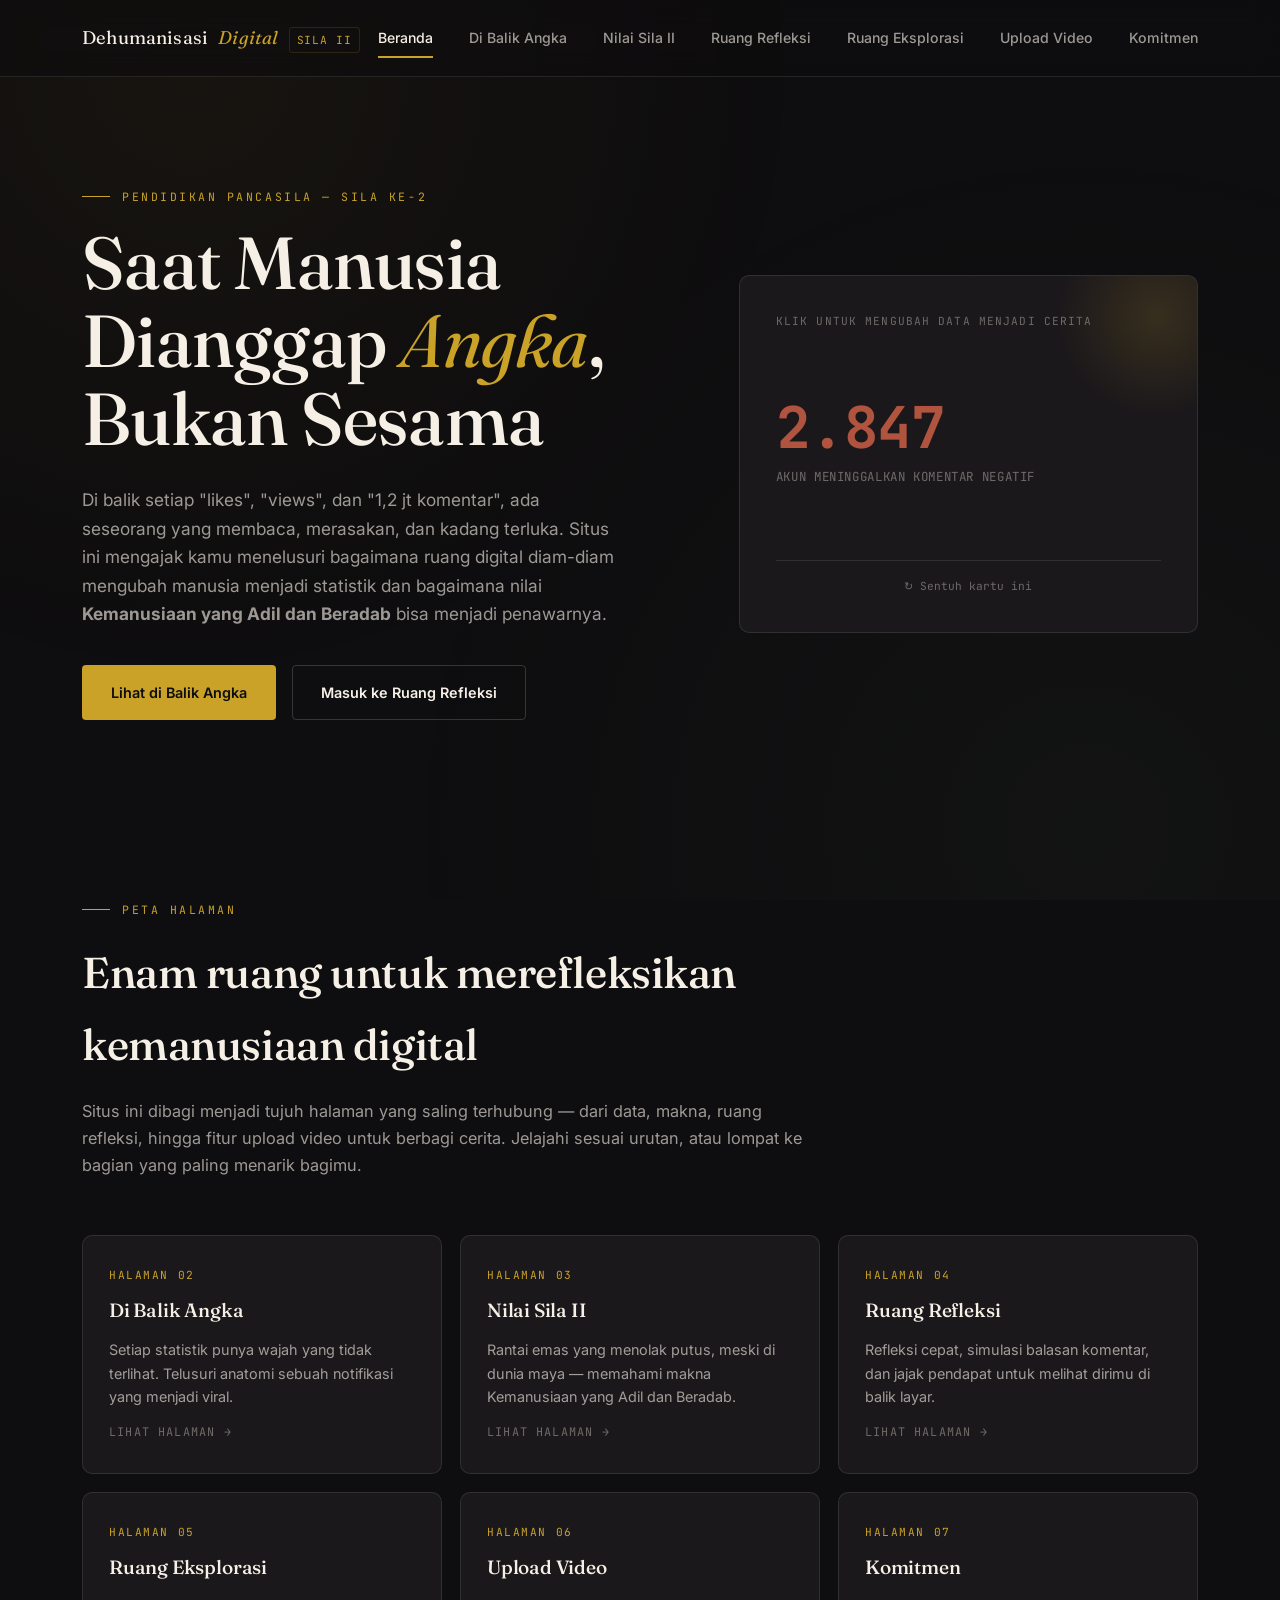
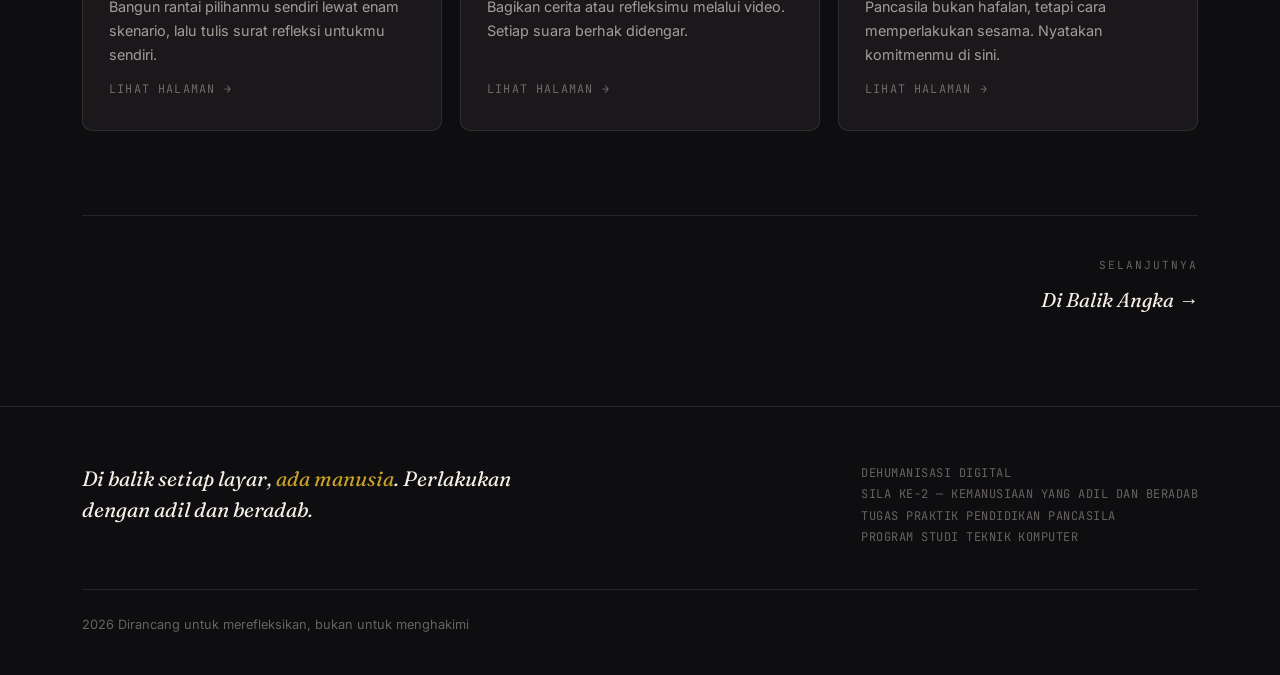
==== index.html @ 5ae24d41 "Add files via upload" ====
<!DOCTYPE html>
<html lang="id">
<head>
<meta charset="UTF-8">
<meta name="viewport" content="width=device-width, initial-scale=1.0">
<title>Beranda — Dehumanisasi Digital, Sila ke-2 Pancasila</title>
<meta name="description" content="Saat manusia dianggap angka, bukan sesama. Eksplorasi interaktif tentang dehumanisasi digital dan nilai Kemanusiaan yang Adil dan Beradab.">
<link rel="preconnect" href="https://fonts.googleapis.com">
<link rel="preconnect" href="https://fonts.gstatic.com" crossorigin>
<link href="https://fonts.googleapis.com/css2?family=Fraunces:ital,opsz,wght@0,9..144,300;0,9..144,400;0,9..144,500;0,9..144,600;0,9..144,700;1,9..144,400;1,9..144,500&family=Inter:wght@300;400;500;600;700&family=JetBrains+Mono:wght@400;500;600;700&display=swap" rel="stylesheet">
<link rel="stylesheet" href="style.css">
</head>
<body>

<header>
  <div class="wrap nav">
    <a href="index.html" class="brand">Dehumanisasi <span style="font-style:italic;color:var(--gold)">Digital</span> <span class="mark">SILA II</span></a>
    <button class="nav-toggle" id="navToggle" aria-label="Buka menu navigasi" aria-expanded="false">
      <svg viewBox="0 0 24 24" fill="none" stroke="currentColor" stroke-width="2" stroke-linecap="round"><line x1="3" y1="6" x2="21" y2="6"/><line x1="3" y1="12" x2="21" y2="12"/><line x1="3" y1="18" x2="21" y2="18"/></svg>
    </button>
    <nav class="links" id="navLinks">
      <a href="index.html" class="nav-link active">Beranda</a>
      <a href="di-balik-angka.html" class="nav-link">Di Balik Angka</a>
      <a href="nilai-sila-2.html" class="nav-link">Nilai Sila II</a>
      <a href="ruang-refleksi.html" class="nav-link">Ruang Refleksi</a>
      <a href="ruang-eksplorasi.html" class="nav-link">Ruang Eksplorasi</a>
      <a href="video-upload.html" class="nav-link">Upload Video</a>
      <a href="komitmen.html" class="nav-link">Komitmen</a>
    </nav>
  </div>
</header>

<section class="hero">
  <div class="wrap hero-grid">
    <div>
      <div class="eyebrow">Pendidikan Pancasila — Sila ke-2</div>
      <h1>Saat Manusia Dianggap <span class="accent">Angka</span>, Bukan Sesama</h1>
      <p class="lead">
        Di balik setiap "likes", "views", dan "1,2 jt komentar", ada seseorang yang membaca,
        merasakan, dan kadang terluka. Situs ini mengajak kamu menelusuri bagaimana ruang
        digital diam-diam mengubah manusia menjadi statistik dan bagaimana nilai
        <strong>Kemanusiaan yang Adil dan Beradab</strong> bisa menjadi penawarnya.
      </p>
      <div class="hero-cta">
        <a href="di-balik-angka.html" class="btn btn-primary">Lihat di Balik Angka</a>
        <a href="ruang-refleksi.html" class="btn btn-ghost">Masuk ke Ruang Refleksi</a>
      </div>
    </div>
    <div class="hero-card" id="heroCard">
      <div class="tag">Klik untuk mengubah data menjadi cerita</div>
      <div class="flip-stage">
        <div class="flip-card num">
          <div class="big">2.847</div>
          <div class="small">AKUN MENINGGALKAN KOMENTAR NEGATIF</div>
        </div>
        <div class="flip-card human">
          <div class="big">"Aku cuma pengen cerita kalau aku capek. Eh, malah jadi bahan tertawaan ribuan orang yang nggak aku kenal."</div>
          <div class="small">— SALAH SATU DARI 2.847 ANGKA ITU</div>
        </div>
      </div>
      <div class="hint pulse" id="heroHint">↻ Sentuh kartu ini</div>
    </div>
  </div>
</section>

<section class="section" style="border-top:none;">
  <div class="wrap">
    <div class="section-head reveal">
      <div class="eyebrow">Peta Halaman</div>
      <h2>Enam ruang untuk merefleksikan kemanusiaan digital</h2>
      <p>
        Situs ini dibagi menjadi tujuh halaman yang saling terhubung — dari data, makna,
        ruang refleksi, hingga fitur upload video untuk berbagi cerita. Jelajahi sesuai urutan,
        atau lompat ke bagian yang paling menarik bagimu.
      </p>
    </div>

    <div class="page-grid reveal">
      <a href="di-balik-angka.html" class="page-card">
        <div class="step-num">HALAMAN 02</div>
        <h3>Di Balik Angka</h3>
        <p>Setiap statistik punya wajah yang tidak terlihat. Telusuri anatomi sebuah notifikasi yang menjadi viral.</p>
        <div class="go">Lihat halaman →</div>
      </a>
      <a href="nilai-sila-2.html" class="page-card">
        <div class="step-num">HALAMAN 03</div>
        <h3>Nilai Sila II</h3>
        <p>Rantai emas yang menolak putus, meski di dunia maya — memahami makna Kemanusiaan yang Adil dan Beradab.</p>
        <div class="go">Lihat halaman →</div>
      </a>
      <a href="ruang-refleksi.html" class="page-card">
        <div class="step-num">HALAMAN 04</div>
        <h3>Ruang Refleksi</h3>
        <p>Refleksi cepat, simulasi balasan komentar, dan jajak pendapat untuk melihat dirimu di balik layar.</p>
        <div class="go">Lihat halaman →</div>
      </a>
      <a href="ruang-eksplorasi.html" class="page-card">
        <div class="step-num">HALAMAN 05</div>
        <h3>Ruang Eksplorasi</h3>
        <p>Bangun rantai pilihanmu sendiri lewat enam skenario, lalu tulis surat refleksi untukmu sendiri.</p>
        <div class="go">Lihat halaman →</div>
      </a>
      <a href="video-upload.html" class="page-card">
        <div class="step-num">HALAMAN 06</div>
        <h3>Upload Video</h3>
        <p>Bagikan cerita atau refleksimu melalui video. Setiap suara berhak didengar.</p>
        <div class="go">Lihat halaman →</div>
      </a>
      <a href="komitmen.html" class="page-card">
        <div class="step-num">HALAMAN 07</div>
        <h3>Komitmen</h3>
        <p>Pancasila bukan hafalan, tetapi cara memperlakukan sesama. Nyatakan komitmenmu di sini.</p>
        <div class="go">Lihat halaman →</div>
      </a>
    </div>

    <div class="page-flow reveal">
      <span></span>
      <a href="di-balik-angka.html" class="next">
        <span class="dir-label">Selanjutnya</span>
        <span class="dir-title">Di Balik Angka →</span>
      </a>
    </div>
  </div>
</section>

<footer>
  <div class="wrap">
    <div class="footer-grid">
      <div class="footer-quote">
        Di balik setiap layar, <span class="accent">ada manusia</span>.
        Perlakukan dengan adil dan beradab.
      </div>
      <div class="footer-meta">
        DEHUMANISASI DIGITAL<br>
        SILA KE-2 — KEMANUSIAAN YANG ADIL DAN BERADAB<br>
        TUGAS PRAKTIK PENDIDIKAN PANCASILA<br>
        PROGRAM STUDI TEKNIK KOMPUTER
      </div>
    </div>
    <div class="footer-bottom">
      <span> 2026 Dirancang untuk merefleksikan, bukan untuk menghakimi</span>
    </div>
  </div>
</footer>

<script src="script.js"></script>
</body>
</html>
---- style.css ----
:root{
    --bg: #0e0d0f;
    --bg-soft: #151315;
    --bg-card: #1b181b;
    --line: rgba(245,239,230,0.10);
    --line-strong: rgba(245,239,230,0.18);
    --cream: #f5efe6;
    --cream-dim: rgba(245,239,230,0.62);
    --cream-faint: rgba(245,239,230,0.38);
    --gold: #c9a227;
    --gold-soft: rgba(201,162,39,0.16);
    --rust: #b1543f;
    --rust-soft: rgba(177,84,63,0.14);
    --olive: #5f7a5e;
    --olive-soft: rgba(95,122,94,0.16);
    --serif: "Fraunces", serif;
    --sans: "Inter", system-ui, sans-serif;
    --mono: "JetBrains Mono", monospace;
    --container: 1180px;
    --radius: 4px;
  }
  *{ margin:0; padding:0; box-sizing:border-box; }
  html{ scroll-behavior:smooth; }
  body{
    background: var(--bg);
    color: var(--cream);
    font-family: var(--sans);
    line-height: 1.65;
    -webkit-font-smoothing: antialiased;
    overflow-x: hidden;
  }
  body::before{
    content:"";
    position: fixed;
    inset:0;
    background-image: radial-gradient(circle at 15% 8%, rgba(201,162,39,0.05), transparent 45%),
                      radial-gradient(circle at 85% 92%, rgba(95,122,94,0.06), transparent 50%);
    pointer-events:none;
    z-index:0;
  }
  a{ color: inherit; text-decoration:none; }
  ::selection{ background: var(--gold); color: var(--bg); }
  a:focus-visible, button:focus-visible, [tabindex]:focus-visible{
    outline: 2px solid var(--gold);
    outline-offset: 3px;
    border-radius: 2px;
  }
  .wrap{
    max-width: var(--container);
    margin: 0 auto;
    padding: 0 32px;
  }
  @media (max-width: 720px){
    .wrap{ padding: 0 20px; }
  }
  section{ position: relative; z-index:1; }
  .eyebrow{
    font-family: var(--mono);
    font-size: 0.72rem;
    letter-spacing: 0.22em;
    text-transform: uppercase;
    color: var(--gold);
    display:flex;
    align-items:center;
    gap: 12px;
    margin-bottom: 18px;
  }
  .eyebrow::before{
    content:"";
    width: 28px; height:1px;
    background: var(--gold);
    display:inline-block;
  }
  h1,h2,h3{ font-family: var(--serif); font-weight: 500; letter-spacing: -0.01em; }
  header{
    position: sticky;
    top:0;
    z-index: 100;
    backdrop-filter: blur(14px) saturate(140%);
    background: rgba(14,13,15,0.72);
    border-bottom: 1px solid var(--line);
  }
  .nav{
    display:flex;
    align-items:center;
    justify-content:space-between;
    height: 76px;
  }
  .brand{
    display:flex;
    align-items:baseline;
    gap: 10px;
    font-family: var(--serif);
    font-size: 1.15rem;
    letter-spacing: 0.01em;
  }
  .brand .mark{
    font-family: var(--mono);
    font-size: 0.7rem;
    color: var(--gold);
    border: 1px solid var(--gold-soft);
    padding: 3px 7px;
    border-radius: 3px;
    letter-spacing: 0.08em;
  }
  nav.links{
    display:flex;
    gap: 36px;
    font-size: 0.88rem;
    font-weight: 500;
  }
  nav.links a{
    position:relative;
    padding: 6px 0;
    color: var(--cream-dim);
    transition: color .25s;
  }
  nav.links a:hover, nav.links a.active{ color: var(--cream); }
  nav.links a.active::after{
    content:"";
    position:absolute;
    left:0; right:0; bottom:-2px;
    height:2px;
    background: var(--gold);
  }
  .nav-toggle{
    display:none;
    background:none;
    border:1px solid var(--line-strong);
    color: var(--cream);
    width: 42px; height: 42px;
    border-radius: var(--radius);
    cursor:pointer;
    align-items:center;
    justify-content:center;
  }
  .nav-toggle svg{ width:18px; height:18px; }
  @media (max-width: 880px){
    nav.links{
      position: fixed;
      inset: 76px 0 0 0;
      flex-direction: column;
      gap: 0;
      background: var(--bg-soft);
      padding: 12px 24px 24px;
      transform: translateY(-12px);
      opacity: 0;
      visibility: hidden;
      transition: opacity .25s, transform .25s, visibility .25s;
      border-bottom: 1px solid var(--line);
    }
    nav.links.open{
      transform: translateY(0);
      opacity:1;
      visibility: visible;
    }
    nav.links a{
      padding: 16px 4px;
      border-bottom: 1px solid var(--line);
      font-size: 1rem;
    }
    nav.links a.active::after{ display:none; }
    nav.links a.active{ color: var(--gold); }
    .nav-toggle{ display:flex; }
  }
  .hero{
    padding: 110px 0 90px;
    position: relative;
  }
  .hero-grid{
    display:grid;
    grid-template-columns: 1.3fr 1fr;
    gap: 60px;
    align-items:center;
  }
  .hero h1{
    font-size: clamp(2.6rem, 6.2vw, 4.6rem);
    line-height: 1.06;
    margin-bottom: 28px;
  }
  .hero h1 .accent{
    color: var(--gold);
    font-style: italic;
    font-weight: 400;
  }
  .hero p.lead{
    font-size: 1.08rem;
    color: var(--cream-dim);
    max-width: 540px;
    margin-bottom: 36px;
  }
  .hero-cta{
    display:flex;
    gap: 16px;
    flex-wrap: wrap;
  }
  .btn{
    font-family: var(--sans);
    font-weight: 600;
    font-size: 0.9rem;
    padding: 15px 28px;
    border-radius: var(--radius);
    border: 1px solid transparent;
    cursor: pointer;
    transition: all .25s;
    display:inline-flex;
    align-items:center;
    gap:10px;
  }
  .btn-primary{
    background: var(--gold);
    color: var(--bg);
  }
  .btn-primary:hover{ background: #ddb53a; transform: translateY(-2px); }
  .btn-ghost{
    border-color: var(--line-strong);
    color: var(--cream);
  }
  .btn-ghost:hover{ border-color: var(--gold); color: var(--gold); }
  .hero-card{
    background: var(--bg-card);
    border: 1px solid var(--line);
    border-radius: 10px;
    padding: 36px;
    position: relative;
    overflow:hidden;
  }
  .hero-card::before{
    content:"";
    position:absolute;
    top:-60px; right:-60px;
    width: 200px; height: 200px;
    background: radial-gradient(circle, var(--gold-soft), transparent 70%);
  }
  .hero-card .tag{
    font-family: var(--mono);
    font-size: 0.7rem;
    color: var(--cream-faint);
    letter-spacing: 0.1em;
    text-transform: uppercase;
    margin-bottom: 18px;
  }
  .flip-stage{
    position: relative;
    height: 190px;
    perspective: 1000px;
  }
  .flip-card{
    position:absolute; inset:0;
    transition: opacity .6s ease, transform .6s ease;
  }
  .flip-card.num{
    display:flex;
    flex-direction:column;
    justify-content:center;
  }
  .flip-card.num .big{
    font-family: var(--mono);
    font-size: 3.6rem;
    font-weight: 700;
    color: var(--rust);
    line-height:1;
    letter-spacing: -0.02em;
  }
  .flip-card.num .small{
    font-family: var(--mono);
    font-size: 0.78rem;
    color: var(--cream-faint);
    margin-top: 10px;
    letter-spacing: 0.05em;
  }
  .flip-card.human{
    display:flex;
    flex-direction:column;
    justify-content:center;
    opacity:0;
  }
  .flip-card.human .big{
    font-family: var(--serif);
    font-size: 1.7rem;
    font-style: italic;
    color: var(--cream);
    line-height:1.35;
  }
  .flip-card.human .small{
    font-family: var(--mono);
    font-size: 0.74rem;
    color: var(--olive);
    margin-top: 14px;
    letter-spacing: 0.05em;
  }
  .hero-card.flipped .flip-card.num{ opacity:0; }
  .hero-card.flipped .flip-card.human{ opacity:1; }
  .hero-card .hint{
    margin-top: 22px;
    font-family: var(--mono);
    font-size: 0.7rem;
    color: var(--cream-faint);
    border-top: 1px solid var(--line);
    padding-top: 16px;
    text-align:center;
  }
  @media (max-width: 980px){
    .hero-grid{ grid-template-columns: 1fr; gap: 48px; }
    .hero{ padding: 64px 0 56px; }
    .hero p.lead{ max-width: none; }
  }
  .section{
    padding: 90px 0;
    border-top: 1px solid var(--line);
  }
  .section-head{
    max-width: 720px;
    margin-bottom: 56px;
  }
  .section-head h2{
    font-size: clamp(1.9rem, 4vw, 2.7rem);
    margin-bottom: 18px;
  }
  .section-head p{
    color: var(--cream-dim);
    font-size: 1.02rem;
  }
  @media (max-width: 720px){
    .section{ padding: 64px 0; }
    .section-head{ margin-bottom: 36px; }
  }
  .tally-grid{
    display:grid;
    grid-template-columns: repeat(3, 1fr);
    gap: 1px;
    background: var(--line);
    border: 1px solid var(--line);
    border-radius: 8px;
    overflow:hidden;
    margin-bottom: 56px;
  }
  .tally-item{
    background: var(--bg-card);
    padding: 36px 28px;
    transition: background .3s;
  }
  .tally-item:hover{ background: #201d20; }
  .tally-item .num{
    font-family: var(--mono);
    font-size: clamp(2.2rem, 4vw, 3rem);
    font-weight: 700;
    color: var(--gold);
    line-height:1;
    margin-bottom: 14px;
    font-variant-numeric: tabular-nums;
  }
  .tally-item .label{
    font-size: 0.92rem;
    color: var(--cream-dim);
    line-height:1.5;
  }
  @media (max-width: 880px){
    .tally-grid{ grid-template-columns: 1fr; }
  }
  .story-panel{
    background: var(--bg-card);
    border: 1px solid var(--line);
    border-radius: 10px;
    padding: 48px;
    display:grid;
    grid-template-columns: 0.9fr 1.1fr;
    gap: 40px;
    align-items:center;
  }
  .story-panel .label-tag{
    font-family: var(--mono);
    font-size: 0.7rem;
    letter-spacing: 0.18em;
    text-transform: uppercase;
    color: var(--rust);
    margin-bottom: 16px;
  }
  .story-panel h3{
    font-size: 1.6rem;
    margin-bottom: 18px;
    line-height:1.3;
  }
  .story-panel p{ color: var(--cream-dim); }
  .id-card{
    background: var(--bg);
    border: 1px solid var(--line-strong);
    border-radius: 8px;
    padding: 28px;
    font-family: var(--mono);
    font-size: 0.85rem;
  }
  .id-card .row{
    display:flex;
    justify-content:space-between;
    padding: 10px 0;
    border-bottom: 1px solid var(--line);
    gap: 16px;
  }
  .id-card .row:last-child{ border-bottom:none; }
  .id-card .row span:first-child{ color: var(--cream-faint); }
  .id-card .row span:last-child{ color: var(--cream); text-align:right; }
  .id-card .highlight{ color: var(--olive); }
  @media (max-width: 880px){
    .story-panel{ grid-template-columns: 1fr; padding: 32px 24px; }
  }
  @media (max-width: 480px){
    .id-card .row{
      flex-direction: column;
      gap: 4px;
    }
    .id-card .row span:last-child{ text-align:left; font-weight:600; }
  }
  .chain-wrap{
    display:grid;
    grid-template-columns: 1fr 1fr;
    gap: 60px;
    align-items:start;
  }
  .chain-visual{
    display:flex;
    flex-direction:column;
    gap: 0;
  }
  .chain-link{
    border: 1px solid var(--line);
    border-radius: 8px;
    padding: 22px 24px;
    background: var(--bg-card);
    position: relative;
    margin-bottom: -1px;
  }
  .chain-link::after{
    content:"";
    position:absolute;
    left: 32px;
    bottom: -14px;
    width: 1px; height: 28px;
    background: var(--gold);
    opacity:0.4;
  }
  .chain-link:last-child{ margin-bottom:0; }
  .chain-link:last-child::after{ display:none; }
  .chain-link .step-num{
    font-family: var(--mono);
    font-size: 0.7rem;
    color: var(--gold);
    margin-bottom: 8px;
    letter-spacing: 0.1em;
  }
  .chain-link h4{
    font-family: var(--serif);
    font-weight: 500;
    font-size: 1.05rem;
    margin-bottom: 6px;
  }
  .chain-link p{
    font-size: 0.9rem;
    color: var(--cream-dim);
  }
  .chain-text h3{
    font-size: 1.7rem;
    margin-bottom: 18px;
  }
  .chain-text p{ color: var(--cream-dim); margin-bottom: 18px; }
  .quote-block{
    border-left: 2px solid var(--gold);
    padding-left: 22px;
    font-family: var(--serif);
    font-style: italic;
    font-size: 1.25rem;
    line-height:1.5;
    margin: 28px 0;
    color: var(--cream);
  }
  @media (max-width: 880px){
    .chain-wrap{ grid-template-columns: 1fr; gap: 40px; }
  }
  .compare-grid{
    display:grid;
    grid-template-columns: repeat(2, 1fr);
    gap: 16px;
  }
  .compare-card{
    border-radius: 8px;
    padding: 28px;
    border: 1px solid var(--line);
  }
  .compare-card.bad{ background: var(--rust-soft); border-color: rgba(177,84,63,0.3); }
  .compare-card.good{ background: var(--olive-soft); border-color: rgba(95,122,94,0.3); }
  .compare-card .label-tag{
    font-family: var(--mono);
    font-size: 0.7rem;
    letter-spacing: 0.16em;
    text-transform: uppercase;
    margin-bottom: 14px;
  }
  .compare-card.bad .label-tag{ color: var(--rust); }
  .compare-card.good .label-tag{ color: var(--olive); }
  .compare-card .scenario{
    font-size: 0.85rem;
    color: var(--cream-dim);
    margin-bottom: 12px;
    padding-bottom:12px;
    border-bottom: 1px solid var(--line);
  }
  .compare-card .response{
    font-family: var(--serif);
    font-style: italic;
    font-size: 1.05rem;
    line-height:1.5;
  }
  .compare-row{ margin-bottom: 16px; }
  .compare-row:last-child{ margin-bottom:0; }
  @media (max-width: 720px){
    .compare-grid{ grid-template-columns: 1fr; }
  }
  .quiz-box{
    background: var(--bg-card);
    border: 1px solid var(--line);
    border-radius: 10px;
    padding: 44px;
  }
  .quiz-top{
    display:flex;
    justify-content:space-between;
    align-items:center;
    margin-bottom: 28px;
    flex-wrap: wrap;
    gap: 12px;
  }
  .quiz-progress-label{
    font-family: var(--mono);
    font-size: 0.75rem;
    color: var(--cream-faint);
    letter-spacing: 0.08em;
  }
  .quiz-bar{
    width: 100%;
    height: 4px;
    background: var(--line);
    border-radius: 4px;
    overflow:hidden;
    margin-bottom: 32px;
  }
  .quiz-bar-fill{
    height: 100%;
    background: var(--gold);
    width: 0%;
    transition: width .4s ease;
  }
  .quiz-q{
    font-size: 1.25rem;
    font-family: var(--serif);
    margin-bottom: 24px;
    line-height: 1.4;
  }
  .quiz-options{
    display:flex;
    flex-direction:column;
    gap: 12px;
    margin-bottom: 8px;
  }
  .quiz-opt{
    text-align:left;
    background: var(--bg-soft);
    border: 1px solid var(--line);
    color: var(--cream);
    padding: 16px 20px;
    border-radius: 6px;
    font-size: 0.95rem;
    cursor:pointer;
    transition: all .2s;
  }
  .quiz-opt:hover:not(:disabled){
    border-color: var(--gold);
    background: rgba(201,162,39,0.06);
  }
  .quiz-opt.selected-good{
    border-color: var(--olive);
    background: var(--olive-soft);
  }
  .quiz-opt.selected-bad{
    border-color: var(--rust);
    background: var(--rust-soft);
  }
  .quiz-opt:disabled{ cursor:default; }
  .quiz-feedback{
    margin-top: 18px;
    padding: 16px 20px;
    border-radius: 6px;
    background: var(--bg-soft);
    border: 1px solid var(--line);
    font-size: 0.92rem;
    color: var(--cream-dim);
    display:none;
  }
  .quiz-feedback.show{ display:block; }
  .quiz-actions{
    margin-top: 28px;
    display:flex;
    justify-content:flex-end;
  }
  .quiz-result{
    text-align:center;
    padding: 20px 0;
  }
  .quiz-result .score-big{
    font-family: var(--mono);
    font-size: 3.2rem;
    font-weight: 700;
    color: var(--gold);
    margin-bottom: 12px;
  }
  .quiz-result p{ color: var(--cream-dim); max-width: 480px; margin: 0 auto 24px; }
  @media (max-width: 720px){
    .quiz-box{ padding: 28px 22px; }
  }
  .sim-box{
    background: var(--bg-card);
    border: 1px solid var(--line);
    border-radius: 10px;
    padding: 40px;
    margin-bottom: 32px;
  }
  .sim-box:last-child{ margin-bottom:0; }
  .sim-post{
    background: var(--bg-soft);
    border: 1px solid var(--line);
    border-left: 3px solid var(--gold);
    border-radius: 6px;
    padding: 20px 22px;
    margin-bottom: 24px;
  }
  .sim-post .post-meta{
    font-family: var(--mono);
    font-size: 0.7rem;
    color: var(--cream-faint);
    letter-spacing: 0.1em;
    text-transform: uppercase;
    margin-bottom: 10px;
  }
  .sim-post .post-body{
    font-family: var(--serif);
    font-size: 1.08rem;
    line-height:1.5;
  }
  .sim-prompt{
    font-size: 0.95rem;
    color: var(--cream-dim);
    margin-bottom: 18px;
  }
  .sim-options{
    display:flex;
    flex-direction:column;
    gap: 12px;
  }
  .sim-opt{
    text-align:left;
    background: var(--bg-soft);
    border: 1px solid var(--line);
    color: var(--cream);
    padding: 16px 20px;
    border-radius: 6px;
    font-size: 0.92rem;
    cursor:pointer;
    transition: all .2s;
    font-family: var(--serif);
    font-style: italic;
  }
  .sim-opt:hover:not(:disabled){ border-color: var(--gold); background: rgba(201,162,39,0.06); }
  .sim-opt.picked{ border-color: var(--gold); background: var(--gold-soft); }
  .sim-result{
    margin-top: 18px;
    padding: 16px 20px;
    border-radius: 6px;
    border: 1px solid var(--line);
    font-size: 0.9rem;
    color: var(--cream-dim);
    display:none;
    font-family: var(--sans);
    font-style: normal;
  }
  .sim-result.show{ display:block; }
  .poll-box{
    background: var(--bg-card);
    border: 1px solid var(--line);
    border-radius: 10px;
    padding: 40px;
  }
  .poll-q{
    font-size: 1.15rem;
    font-family: var(--serif);
    margin-bottom: 24px;
  }
  .poll-opt{
    display:block;
    width:100%;
    text-align:left;
    background: var(--bg-soft);
    border: 1px solid var(--line);
    color: var(--cream);
    padding: 16px 20px;
    border-radius: 6px;
    font-size: 0.92rem;
    cursor:pointer;
    margin-bottom: 12px;
    position:relative;
    overflow:hidden;
    transition: border-color .2s;
  }
  .poll-opt:hover:not(:disabled){ border-color: var(--gold); }
  .poll-opt:disabled{ cursor:default; }
  .poll-opt .fill{
    position:absolute;
    inset:0;
    background: var(--gold-soft);
    width:0%;
    transition: width 1s cubic-bezier(.16,1,.3,1);
    z-index:0;
  }
  .poll-opt .content{
    position:relative;
    z-index:1;
    display:flex;
    justify-content:space-between;
    gap: 12px;
  }
  .poll-opt .pct{
    font-family: var(--mono);
    color: var(--gold);
    font-weight: 600;
  }
  .poll-total{
    font-family: var(--mono);
    font-size: 0.78rem;
    color: var(--cream-faint);
    text-align:center;
    margin-top: 8px;
  }
  .pledge-box{
    text-align:center;
    background: linear-gradient(135deg, rgba(201,162,39,0.07), rgba(95,122,94,0.06));
    border: 1px solid var(--line-strong);
    border-radius: 12px;
    padding: 64px 40px;
  }
  .pledge-counter{
    font-family: var(--mono);
    font-size: clamp(3rem, 8vw, 5rem);
    font-weight: 700;
    color: var(--gold);
    line-height:1;
    font-variant-numeric: tabular-nums;
  }
  .pledge-counter-label{
    font-family: var(--mono);
    font-size: 0.78rem;
    letter-spacing: 0.2em;
    text-transform: uppercase;
    color: var(--cream-faint);
    margin: 14px 0 36px;
  }
  .pledge-statement{
    font-family: var(--serif);
    font-style: italic;
    font-size: 1.2rem;
    max-width: 560px;
    margin: 0 auto 36px;
    line-height:1.5;
    color: var(--cream);
  }
  .pledge-box.done .pledge-statement{ color: var(--olive); }
  footer{
    border-top: 1px solid var(--line);
    padding: 56px 0 40px;
    position: relative;
    z-index:1;
  }
  .footer-grid{
    display:flex;
    justify-content:space-between;
    align-items:flex-start;
    flex-wrap: wrap;
    gap: 32px;
    margin-bottom: 40px;
  }
  .footer-quote{
    font-family: var(--serif);
    font-style: italic;
    font-size: 1.3rem;
    max-width: 480px;
    line-height:1.5;
  }
  .footer-quote .accent{ color: var(--gold); }
  .footer-meta{
    font-family: var(--mono);
    font-size: 0.75rem;
    color: var(--cream-faint);
    line-height: 1.8;
    letter-spacing: 0.04em;
  }
  .footer-bottom{
    border-top: 1px solid var(--line);
    padding-top: 24px;
    font-size: 0.8rem;
    color: var(--cream-faint);
    display:flex;
    justify-content:space-between;
    flex-wrap:wrap;
    gap:12px;
  }
  .reveal{
    transition: opacity .7s ease, transform .7s ease;
  }
  .js-ready .reveal{
    opacity:0;
    transform: translateY(24px);
  }
  .js-ready .reveal.visible{
    opacity:1;
    transform: translateY(0);
  }
  @media (prefers-reduced-motion: reduce){
    *{ transition-duration: 0.01ms !important; animation-duration: 0.01ms !important; scroll-behavior:auto !important; }
    .reveal{ opacity:1; transform:none; }
  }
  .pulse{
    animation: pulseGlow 2.4s ease-in-out infinite;
  }
  @keyframes pulseGlow{
    0%,100%{ opacity: 0.55; }
    50%{ opacity: 1; }
  }
  .page-hero{
    padding: 64px 0 56px;
    border-bottom: 1px solid var(--line);
  }
  .page-hero h1{
    font-size: clamp(2.2rem, 5vw, 3.4rem);
    line-height: 1.1;
    margin-bottom: 18px;
  }
  .page-hero h1 .accent{
    color: var(--gold);
    font-style: italic;
    font-weight: 400;
  }
  .page-hero p.lead{
    color: var(--cream-dim);
    max-width: 640px;
    font-size: 1.05rem;
  }
  @media (max-width: 720px){
    .page-hero{ padding: 44px 0 40px; }
  }
  .page-flow{
    display:flex;
    justify-content:space-between;
    align-items:flex-start;
    gap: 24px;
    margin-top: 84px;
    padding-top: 40px;
    border-top: 1px solid var(--line);
    flex-wrap: wrap;
  }
  .page-flow a{
    display:flex;
    flex-direction:column;
    gap: 8px;
    transition: color .25s;
    max-width: 320px;
  }
  .page-flow .dir-label{
    font-family: var(--mono);
    font-size: 0.7rem;
    letter-spacing: 0.18em;
    text-transform: uppercase;
    color: var(--cream-faint);
  }
  .page-flow .dir-title{
    font-family: var(--serif);
    font-style: italic;
    font-size: 1.25rem;
    color: var(--cream);
    transition: color .25s;
  }
  .page-flow a:hover .dir-title{ color: var(--gold); }
  .page-flow .next{ text-align:right; align-items:flex-end; }
  @media (max-width: 600px){
    .page-flow{ flex-direction:column; gap: 32px; }
    .page-flow .next{ text-align:left; align-items:flex-start; }
    .page-flow a{ max-width:none; }
  }
  .page-grid{
    display:grid;
    grid-template-columns: repeat(3, 1fr);
    gap: 18px;
  }
  .page-card{
    background: var(--bg-card);
    border: 1px solid var(--line);
    border-radius: 10px;
    padding: 30px 26px;
    display:flex;
    flex-direction:column;
    gap: 14px;
    transition: border-color .25s, transform .25s;
  }
  .page-card:hover{ border-color: var(--gold); transform: translateY(-4px); }
  .page-card .step-num{
    font-family: var(--mono);
    font-size: 0.7rem;
    color: var(--gold);
    letter-spacing: 0.14em;
  }
  .page-card h3{ font-size: 1.2rem; line-height:1.35; }
  .page-card p{ color: var(--cream-dim); font-size: 0.9rem; flex-grow:1; }
  .page-card .go{
    font-family: var(--mono);
    font-size: 0.74rem;
    letter-spacing: 0.1em;
    text-transform: uppercase;
    color: var(--cream-faint);
    display:flex;
    align-items:center;
    gap: 8px;
    transition: color .25s, gap .25s;
  }
  .page-card:hover .go{ color: var(--gold); gap: 12px; }
  @media (max-width: 980px){
    .page-grid{ grid-template-columns: repeat(2, 1fr); }
  }
  @media (max-width: 620px){
    .page-grid{ grid-template-columns: 1fr; }
  }
  .builder-box{
    background: var(--bg-card);
    border: 1px solid var(--line);
    border-radius: 10px;
    padding: 44px;
  }
  .builder-top{
    display:flex;
    justify-content:space-between;
    align-items:center;
    margin-bottom: 28px;
    flex-wrap: wrap;
    gap: 12px;
  }
  .builder-scenario .scenario-label{
    font-family: var(--mono);
    font-size: 0.7rem;
    letter-spacing: 0.16em;
    text-transform: uppercase;
    color: var(--cream-faint);
    margin-bottom: 12px;
  }
  .builder-scenario .scenario-text{
    font-family: var(--serif);
    font-size: 1.2rem;
    line-height: 1.5;
    margin-bottom: 24px;
  }
  .builder-choices{
    display:grid;
    grid-template-columns: 1fr 1fr;
    gap: 14px;
  }
  .builder-choice{
    text-align:left;
    background: var(--bg-soft);
    border: 1px solid var(--line);
    color: var(--cream);
    padding: 18px 20px;
    border-radius: 6px;
    cursor:pointer;
    transition: all .2s;
    font-size: 0.92rem;
  }
  .builder-choice .choice-tag{
    display:block;
    font-family: var(--mono);
    font-size: 0.66rem;
    letter-spacing: 0.14em;
    text-transform: uppercase;
    margin-bottom: 10px;
  }
  .builder-choice.merajut .choice-tag{ color: var(--olive); }
  .builder-choice.memutus .choice-tag{ color: var(--rust); }
  .builder-choice:hover:not(:disabled){
    border-color: var(--gold);
    background: rgba(201,162,39,0.06);
  }
  .builder-choice.picked{
    border-color: var(--gold);
    background: var(--gold-soft);
  }
  .builder-choice:disabled{ cursor:default; }
  .builder-choice:disabled:not(.picked){ opacity: 0.45; }
  .builder-feedback{
    margin-top: 18px;
    padding: 16px 20px;
    border-radius: 6px;
    background: var(--bg-soft);
    border: 1px solid var(--line);
    font-size: 0.92rem;
    color: var(--cream-dim);
    display:none;
  }
  .builder-feedback.show{ display:block; }
  .builder-actions{
    margin-top: 28px;
    display:flex;
    justify-content:flex-end;
  }
  .chain-progress{
    margin-top: 36px;
    padding-top: 28px;
    border-top: 1px solid var(--line);
  }
  .chain-progress-label{
    font-family: var(--mono);
    font-size: 0.7rem;
    letter-spacing: 0.16em;
    text-transform: uppercase;
    color: var(--cream-faint);
    margin-bottom: 16px;
  }
  .chain-links-row{
    display:flex;
    flex-wrap:wrap;
    gap: 10px;
  }
  .chain-link-piece{
    width: 44px; height: 44px;
    border-radius: 50%;
    border: 2px solid var(--line-strong);
    display:flex;
    align-items:center;
    justify-content:center;
    font-family: var(--mono);
    font-size: 0.78rem;
    color: var(--cream-faint);
    transition: all .5s ease;
    flex-shrink:0;
  }
  .chain-link-piece.gold{
    border-color: var(--gold);
    background: var(--gold-soft);
    color: var(--gold);
  }
  .chain-link-piece.rust{
    border-color: var(--rust);
    background: var(--rust-soft);
    color: var(--rust);
  }
  .builder-result{
    text-align:center;
    padding: 8px 0 4px;
  }
  .builder-result .score-big{
    font-family: var(--mono);
    font-size: 3.2rem;
    font-weight: 700;
    color: var(--gold);
    margin-bottom: 12px;
  }
  .builder-result p{ color: var(--cream-dim); max-width: 520px; margin: 0 auto 24px; }
  @media (max-width: 640px){
    .builder-box{ padding: 28px 22px; }
    .builder-choices{ grid-template-columns: 1fr; }
  }
  .letter-box{
    background: var(--bg-card);
    border: 1px solid var(--line);
    border-radius: 10px;
    padding: 44px;
  }
  .letter-prompt{
    font-family: var(--serif);
    font-style: italic;
    font-size: 1.15rem;
    line-height: 1.5;
    color: var(--cream);
    margin-bottom: 24px;
  }
  .letter-textarea{
    width: 100%;
    min-height: 180px;
    background: var(--bg-soft);
    border: 1px solid var(--line);
    border-radius: 6px;
    color: var(--cream);
    font-family: var(--sans);
    font-size: 0.96rem;
    padding: 18px 20px;
    resize: vertical;
    line-height: 1.6;
  }
  .letter-textarea::placeholder{ color: var(--cream-faint); }
  .letter-textarea:focus{ outline:none; border-color: var(--gold); }
  .letter-meta{
    display:flex;
    justify-content:space-between;
    align-items:center;
    margin-top: 14px;
    font-family: var(--mono);
    font-size: 0.74rem;
    color: var(--cream-faint);
    flex-wrap: wrap;
    gap: 12px;
  }
  .letter-actions{
    margin-top: 24px;
    display:flex;
    gap: 14px;
    flex-wrap: wrap;
  }
  .letter-saved{
    margin-top: 18px;
    padding: 16px 20px;
    border-radius: 6px;
    background: var(--olive-soft);
    border: 1px solid rgba(95,122,94,0.3);
    font-size: 0.9rem;
    color: var(--cream-dim);
    display:none;
  }
  .letter-saved.show{ display:block; }
  @media (max-width: 640px){
    .letter-box{ padding: 28px 22px; }
  }
  
  /* Video Upload Styles */
  .upload-container{
    display:grid;
    grid-template-columns: 1fr 1fr;
    gap: 32px;
  }
  .upload-box, .video-gallery{
    background: var(--bg-card);
    border: 1px solid var(--line);
    border-radius: 10px;
    padding: 32px;
  }
  .upload-area{
    border: 2px dashed var(--line-strong);
    border-radius: 12px;
    padding: 48px 24px;
    text-align: center;
    cursor: pointer;
    transition: all .3s;
    margin-bottom: 24px;
  }
  .upload-area:hover, .upload-area.drag-over{
    border-color: var(--gold);
    background: var(--gold-soft);
  }
  .upload-icon{
    font-size: 48px;
    margin-bottom: 16px;
  }
  .upload-text{
    color: var(--cream-dim);
    font-size: 0.95rem;
  }
  .upload-text strong{ color: var(--gold); }
  .file-input{ display: none; }
  .video-preview{
    margin-top: 20px;
    text-align: center;
  }
  .video-preview video{
    max-width: 100%;
    border-radius: 8px;
    margin-bottom: 12px;
  }
  .video-title-input{
    width: 100%;
    background: var(--bg-soft);
    border: 1px solid var(--line);
    border-radius: 6px;
    padding: 12px 16px;
    color: var(--cream);
    font-family: var(--sans);
    margin: 12px 0;
  }
  .video-title-input:focus{ outline:none; border-color: var(--gold); }
  .upload-btn{
    width: 100%;
    justify-content: center;
  }
  .video-card{
    background: var(--bg-soft);
    border: 1px solid var(--line);
    border-radius: 8px;
    padding: 16px;
    margin-bottom: 16px;
  }
  .video-card video{
    width: 100%;
    border-radius: 6px;
    margin-bottom: 10px;
  }
  .video-card h4{
    font-family: var(--serif);
    font-size: 1rem;
    margin-bottom: 6px;
  }
  .video-card .video-meta{
    font-family: var(--mono);
    font-size: 0.7rem;
    color: var(--cream-faint);
  }
  .delete-video{
    background: none;
    border: 1px solid var(--rust);
    color: var(--rust);
    padding: 6px 12px;
    border-radius: 4px;
    cursor: pointer;
    margin-top: 10px;
    font-size: 0.75rem;
    transition: all .2s;
  }
  .delete-video:hover{
    background: var(--rust);
    color: var(--bg);
  }
  .empty-gallery{
    text-align: center;
    padding: 48px 24px;
    color: var(--cream-faint);
  }
  @media (max-width: 880px){
    .upload-container{ grid-template-columns: 1fr; }
  }
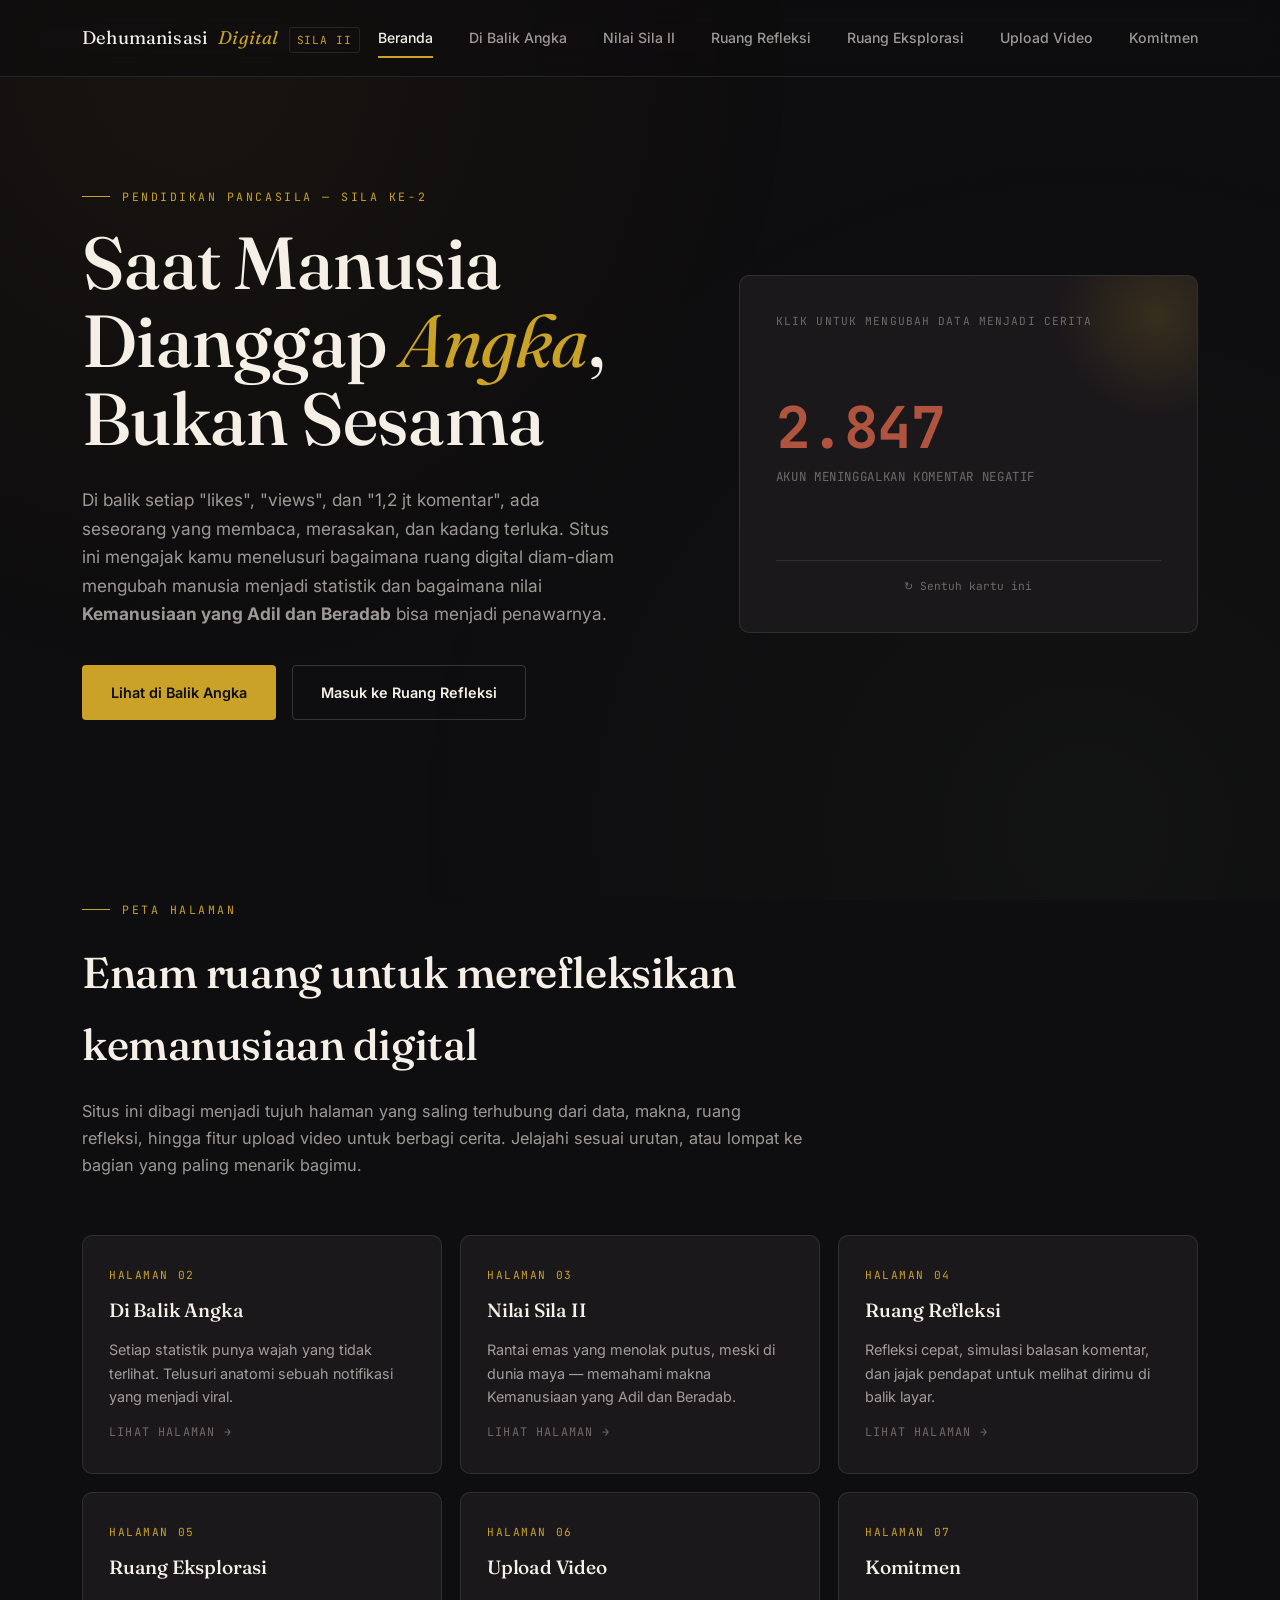
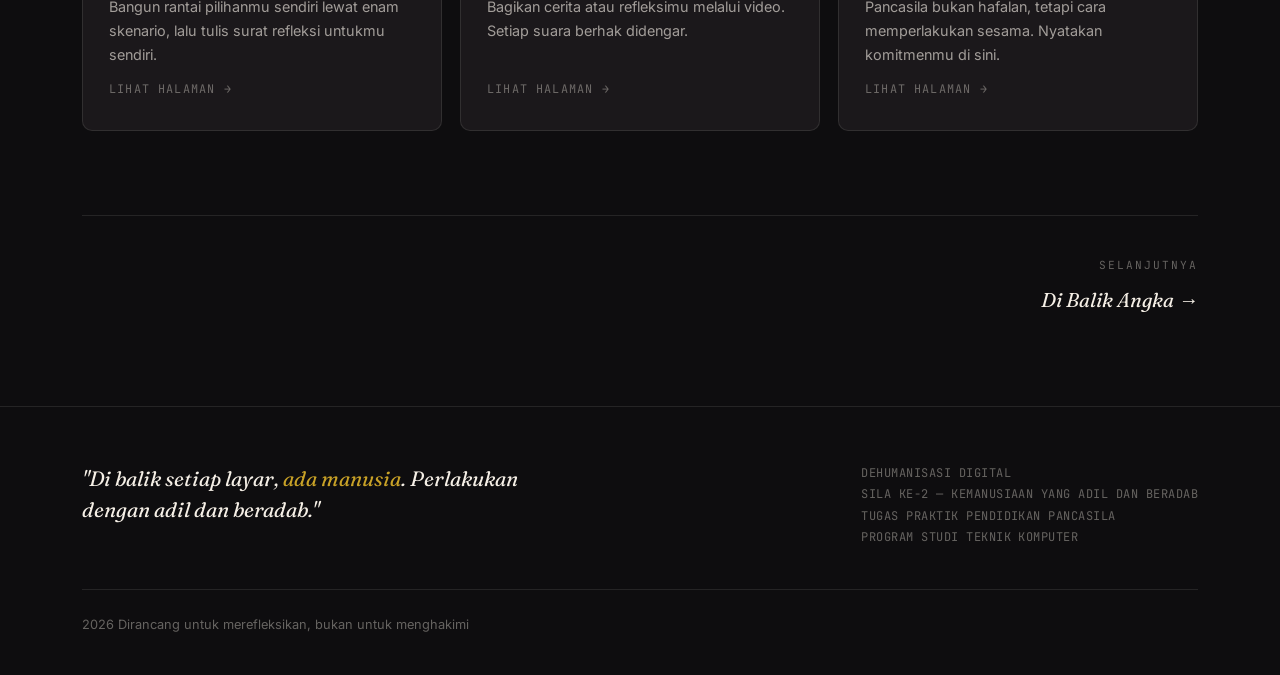
==== commit cf020741: "index.html" ====
--- a/index.html
+++ b/index.html
@@ -69,7 +69,7 @@
       <div class="eyebrow">Peta Halaman</div>
       <h2>Enam ruang untuk merefleksikan kemanusiaan digital</h2>
       <p>
-        Situs ini dibagi menjadi tujuh halaman yang saling terhubung — dari data, makna,
+        Situs ini dibagi menjadi tujuh halaman yang saling terhubung dari data, makna,
         ruang refleksi, hingga fitur upload video untuk berbagi cerita. Jelajahi sesuai urutan,
         atau lompat ke bagian yang paling menarik bagimu.
       </p>
@@ -128,8 +128,8 @@
   <div class="wrap">
     <div class="footer-grid">
       <div class="footer-quote">
-        Di balik setiap layar, <span class="accent">ada manusia</span>.
-        Perlakukan dengan adil dan beradab.
+        "Di balik setiap layar, <span class="accent">ada manusia</span>.
+        Perlakukan dengan adil dan beradab."
       </div>
       <div class="footer-meta">
         DEHUMANISASI DIGITAL<br>
@@ -146,4 +146,4 @@
 
 <script src="script.js"></script>
 </body>
-</html>+</html>
